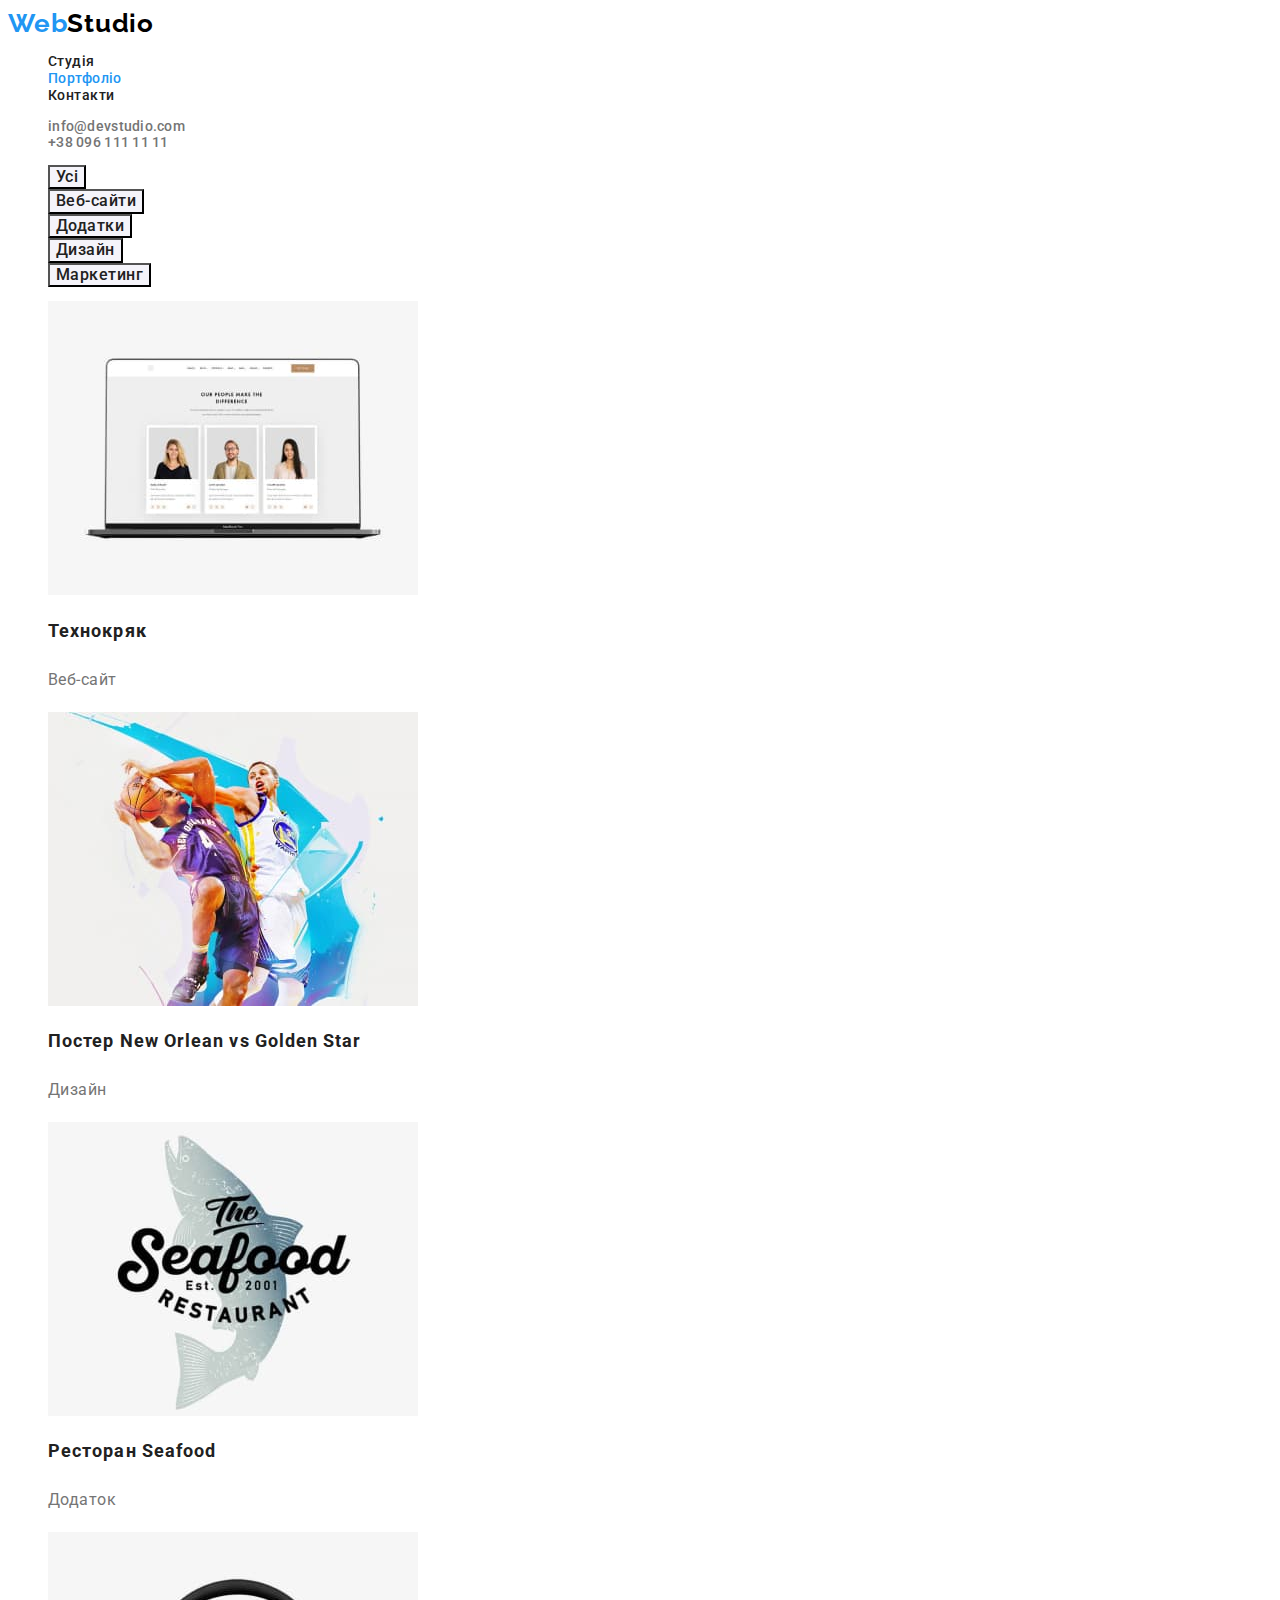
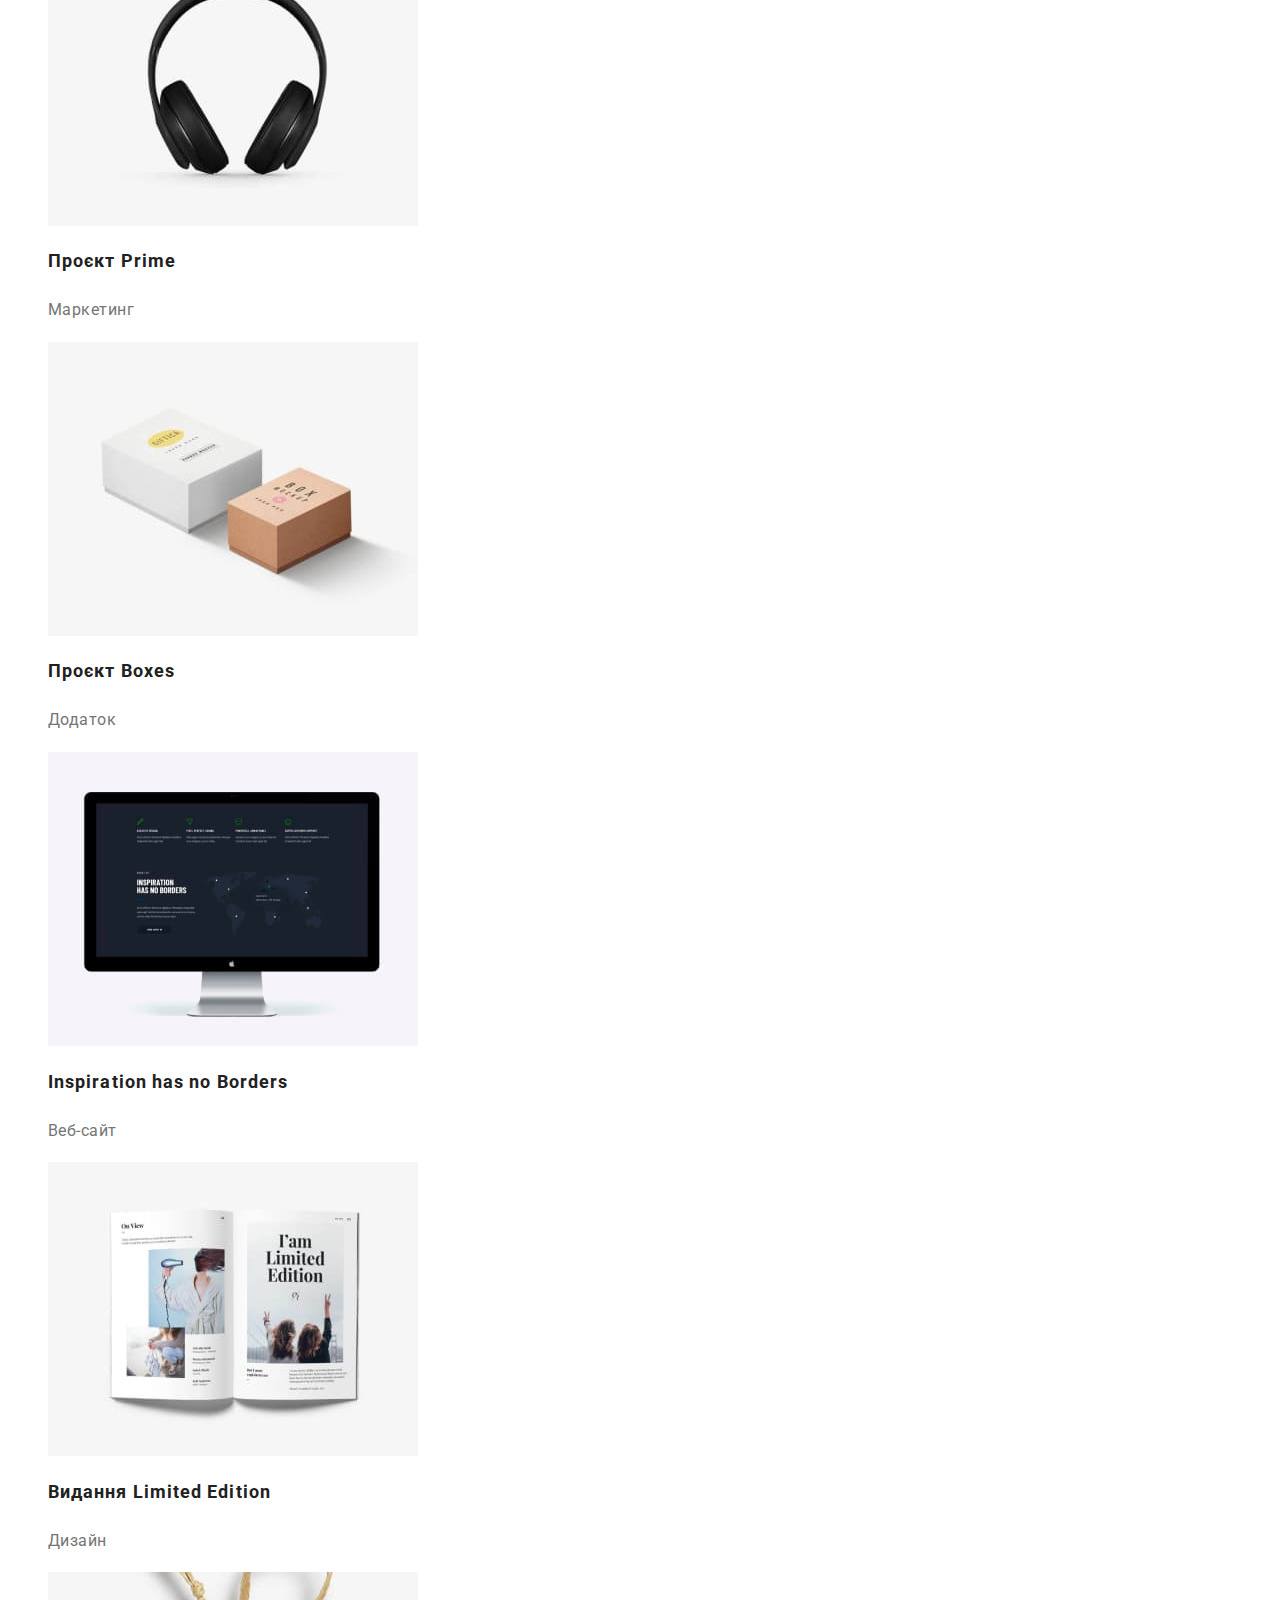
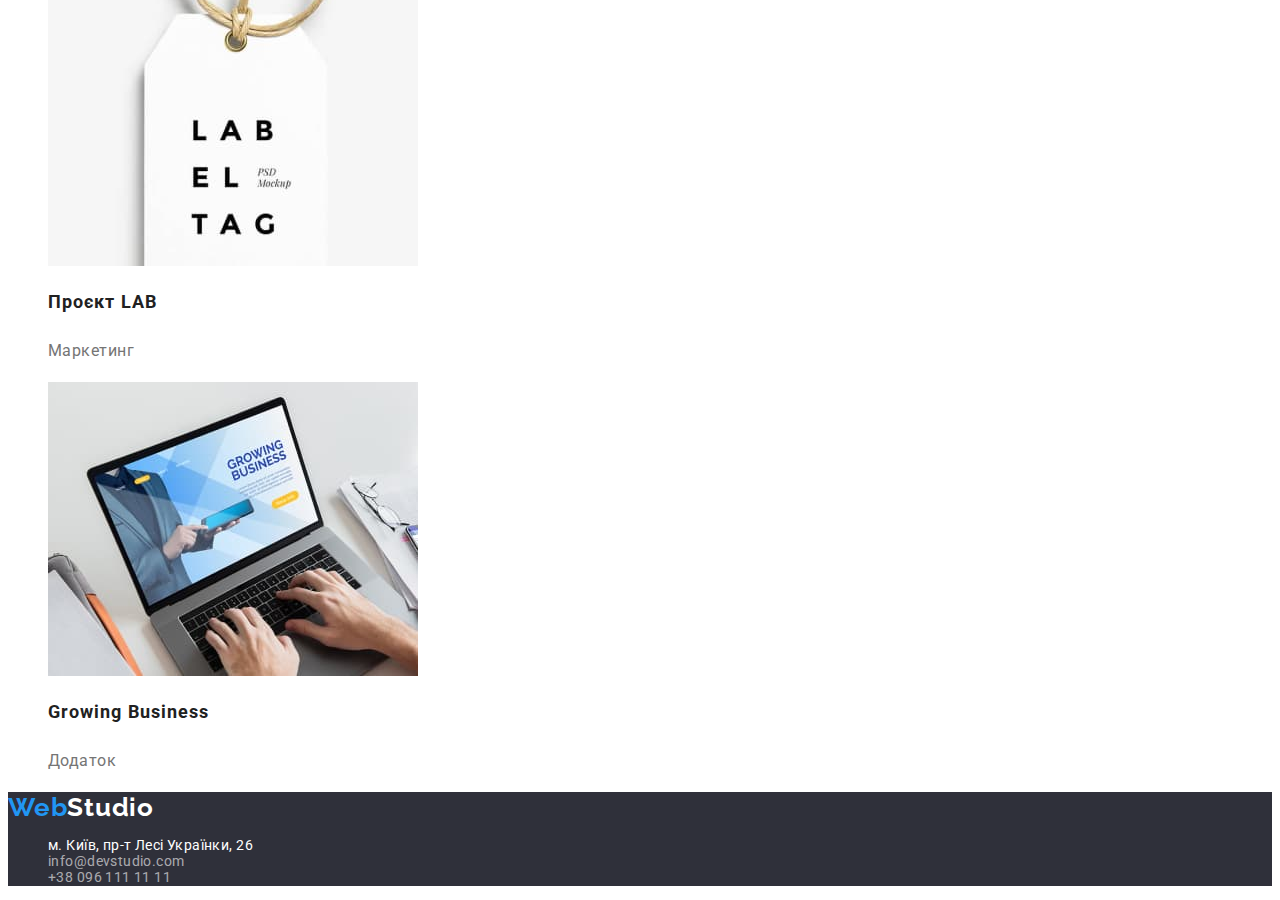
==== portfolio.html @ 9aa207b6 "Add files via upload" ====
<!DOCTYPE html>
<html lang="en">
  <head>
    <meta charset="UTF-8" />
    <meta http-equiv="X-UA-Compatible" content="IE=edge" />
    <meta name="viewport" content="width=device-width, initial-scale=1.0" />
    <title>Document</title>
    <link rel="preconnect" href="https://fonts.googleapis.com" />
    <link rel="preconnect" href="https://fonts.gstatic.com" crossorigin />
    <link
      href="https://fonts.googleapis.com/css2?family=Raleway:wght@700&family=Roboto:wght@400;500;700;900&display=swap"
      rel="stylesheet"
    />
    <link rel="stylesheet" href="./css/styles.css" />
  </head>
  <body class="body">
    <header>
      <a class="logo" href="./index.html">
        <span class="logo-web">Web</span><span class="logo-studio-primary">Studio</span></a
      >
      <nav>
        <ul class="site-nav list">
          <li><a href="./index.html" class="link">Студія</a></li>
          <li><a href="./index.html" class="link current">Портфоліо</a></li>
          <li><a href="./index.html" class="link">Контакти</a></li>
        </ul>
      </nav>
      <ul class="nav-header list">
        <li><a class="nav-header-mail" href="mailto:info@devstudio.com">info@devstudio.com</a></li>
        <li><a class="nav-header-tel" href="tel:+380961111111">+38 096 111 11 11</a></li>
      </ul>
    </header>
    <main>
      <!-- Кнопки -->
      <section>
        <h1 class="visually-hidden">buttons</h1>
        <ul class="list">
          <li><button class="button secondary" type="button">Усі</button></li>
          <li><button class="button secondary" type="button">Веб-сайти</button></li>
          <li><button class="button secondary" type="button">Додатки</button></li>
          <li><button class="button secondary" type="button">Дизайн</button></li>
          <li><button class="button secondary" type="button">Маркетинг</button></li>
        </ul>

        <ul class="list">
          <li>
            <img src="./images/tehnocrjak.jpg" alt="Технокряк" height="294" width="370" />
            <h2 class="title-portfolio">Технокряк</h2>
            <p class="list-portfolio">Веб-сайт</p>
          </li>
          <li>
            <img
              src="./images/basketball.jpg"
              alt="Постер New Orlean vs Golden Star"
              height="294"
              width="370"
            />
            <h2 class="title-portfolio">Постер New Orlean vs Golden Star</h2>
            <p class="list-portfolio">Дизайн</p>
          </li>
          <li>
            <img src="./images/seafood.jpg" alt="Ресторан Seafood" height="294" width="370" />
            <h2 class="title-portfolio">Ресторан Seafood</h2>
            <p class="list-portfolio">Додаток</p>
          </li>
          <li>
            <img src="./images/headphone.jpg" alt="Проєкт Prime" height="294" width="370" />
            <h2 class="title-portfolio">Проєкт Prime</h2>
            <p class="list-portfolio">Маркетинг</p>
          </li>
          <li>
            <img src="./images/giftbox.jpg" alt="Проєкт Boxes" height="294" width="370" />
            <h2 class="title-portfolio">Проєкт Boxes</h2>
            <p class="list-portfolio">Додаток</p>
          </li>
          <li>
            <img
              src="./images/monitor.jpg"
              alt="Inspiration has no Borders"
              height="294"
              width="370"
            />
            <h2 class="title-portfolio">Inspiration has no Borders</h2>
            <p class="list-portfolio">Веб-сайт</p>
          </li>
          <li>
            <img
              src="./images/book-lt.jpg"
              alt="Видання Limited Edition"
              height="294"
              width="370"
            />
            <h2 class="title-portfolio">Видання Limited Edition</h2>
            <p class="list-portfolio">Дизайн</p>
          </li>
          <li>
            <img src="./images/label.jpg" alt="Проєкт LAB" height="294" width="370" />
            <h2 class="title-portfolio">Проєкт LAB</h2>
            <p class="list-portfolio">Маркетинг</p>
          </li>
          <li>
            <img src="./images/notebook.jpg" alt="Growing Business" height="294" width="370" />
            <h2 class="title-portfolio">Growing Business</h2>
            <p class="list-portfolio">Додаток</p>
          </li>
        </ul>
      </section>
    </main>
    <footer class="footer">
      <a class="logo" href="./index.html">
        <span class="logo-web">Web</span><span class="logo-studio-secondary">Studio</span></a
      >
      <address>
        <ul class="nav-footer list">
          <li>
            <a
              class="map"
              href="https://goo.gl/maps/Zx8SPHFcifDJcJmk7"
              target="_blank"
              rel="noopener noreferrer"
              >м. Київ, пр-т Лесі Українки, 26</a
            >
          </li>
          <li>
            <a class="nav-footer-mail" href="mailto:info@devstudio.com">info@devstudio.com</a>
          </li>
          <li><a class="nav-footer-tel" href="tel:++380961111111">+38 096 111 11 11</a></li>
        </ul>
      </address>
    </footer>
  </body>
</html>
---- css/styles.css ----
/* колір основного тексту #212121; */
/* колір другорядного тексту #757575 */
/* колір фону-#F5F5F5 */
/* другорядний колір фону-#F5F4FA; */
/* білий #FFFFFF */
/* акцент #2196F3 */

:root {
  --primary-text-color: #212121;
  --logo-web-color: #000000;
  --accent-color: #2196f3;
  --text-color: #757575;
  --primary-bg-color: #ffffff;
  --footer-bg-color: #2f303a;
  --button-bg-color: #f5f4fa;
}

body {
  background-color: var(--primary-bg-color);
  color: var(--primary-text-color);
  font-family: roboto, sans-serif;
  letter-spacing: 0.03em;
  font-size: 14px;
}

.list {
  list-style: none;
}

.visually-hidden {
  position: absolute;
  width: 1px;
  height: 1px;
  margin: -1px;
  border: 0;
  padding: 0;

  white-space: nowrap;
  clip-path: inset(100%);
  clip: rect(0 0 0 0);
  overflow: hidden;
}
/* Logo */

.text {
  color: var(--text-color);
  line-height: 1.17;
}

.logo {
  font-family: raleway;
  font-weight: 700;
  font-size: 26px;
  line-height: 1.19;
  letter-spacing: 0.03em;
  text-decoration: none;
}

.logo-web {
  color: var(--accent-color);
  font-family: raleway, sans-serif font-size 26px;
  line-height: 1.19;
}

.logo-studio-primary {
  color: var(--logo-web-color);
}

.logo-studio-secondary {
  color: var(--primary-bg-color);
}
/* Site-nav */

.site-nav .link {
  color: var(--primary-text-color);
  font-weight: 500;
  font-size: 14px;
  line-height: 1.14;
  text-decoration: none;
}

.site-nav :hover,
.site-nav :focus,
.site-nav .link.current {
  color: var(--accent-color);
}

/* Hero */
.hero {
  text-align: center;
  background-color: var(--footer-bg-color);
}

.hero-title {
  color: var(--primary-bg-color);
  font-size: 44px;
  line-height: 1.36;
  letter-spacing: 0.06em;
  text-transform: uppercase;
}

/* Sections */

.section-title {
  color: var(--primary-text-color);
  font-weight: 700;
  font-size: 36px;
  line-height: 1.17;
  text-align: center;
}

.team {
  background-color: #f5f4fa;
}

.team-title {
  color: var(--primary-text-color);
  font-weight: 700;
  font-size: 36px;
  line-height: 1.17;
  text-align: center;
  letter-spacing: 0.03em;
}

.team-name {
  color: var(--primary-text-color);
  font-weight: 500;
  font-size: 16px;
  line-height: 1.19;
  letter-spacing: 0.03em;
}

.team-text {
  color: var(--text-color);
  font-weight: 400;
  font-size: 16px;
  line-height: 1.19;
  letter-spacing: 0.03em;
}
/* Contacts */

.map {
  color: var(--primary-bg-color);
  font-style: normal;
  font-weight: 400;
  font-size: 14px;
  line-height: 1.17;
  letter-spacing: 0.03em;
  text-decoration: none;
}

.map:hover,
.map:focus {
  color: var (--accent-color);
}

.nav-header-mail {
  font-weight: 500;
  font-size: 14px;
  line-height: 1.14px;
  letter-spacing: 0.02em;
  color: var(--text-color);
  text-decoration: none;
}

.nav-header-mail:hover,
.nav-header-mail:focus {
  color: var(--accent-color);
}

.nav-header-tel {
  font-weight: 500;
  font-size: 14px;
  line-height: 1.14;
  letter-spacing: 0.02em;
  color: var(--text-color);
  text-decoration: none;
}

.nav-header-tel:hover,
.nav-header-tel:focus {
  color: var(--accent-color);
}

/* Features */

.feature-list .title {
  color: var(--primary-text-color);
}

.title {
  font-style: normal;
  font-weight: 700;
  font-size: 14px;
  line-height: 1.14;
}

/* Button */

.button {
  color: var(--primary-text-color);
  background-color: var(--button-bg-color);
  font-family: inherit;
  font-weight: 700;
  font-size: 16px;
  line-height: 1.88;
  letter-spacing: 0.03em;
  text-decoration: none;
  cursor: pointer;
}

.button.active {
  background-color: var(--accent-color);
  color: var(--primary-bg-color);
}

.button.active:hover,
.button.active:focus {
  background-color: #188ce8;
}

.button.secondary {
  font-weight: 500;
  font-size: 16px;
  line-height: 1.16;
  text-align: center;
  letter-spacing: 0.03em;
}

.button.secondary:hover,
.button.secondary:focus {
  color: var(--primary-bg-color);
  background-color: var(--accent-color);
}

/* Footer */

.footer {
  background-color: var(--footer-bg-color);
}

.nav-footer-mail {
  font-style: normal;
  font-weight: 400;
  font-size: 14px;
  line-height: 1.17;
  letter-spacing: 0.03em;
  color: rgba(255, 255, 255, 0.6);
  text-decoration: none;
}

.nav-footer-mail:hover,
.nav-footer-mail:focus {
  color: var(--accent-color);
}

.nav-footer-tel {
  font-style: normal;
  font-weight: 400;
  font-size: 14px;
  line-height: 1.17;
  letter-spacing: 0.03em;
  color: rgba(255, 255, 255, 0.6);
  text-decoration: none;
}

.nav-footer-tel:hover,
.nav-footer-tel:focus {
  color: var(--accent-color);
}

.title-portfolio {
  color: var(--primary-text-color);
  font-weight: 700;
  font-size: 18px;
  line-height: 2;
  letter-spacing: 0.06em;
}

.list-portfolio {
  color: var(--text-color);
  font-weight: 400;
  font-size: 16px;
  line-height: 1.88;
  letter-spacing: 0.03em;
}
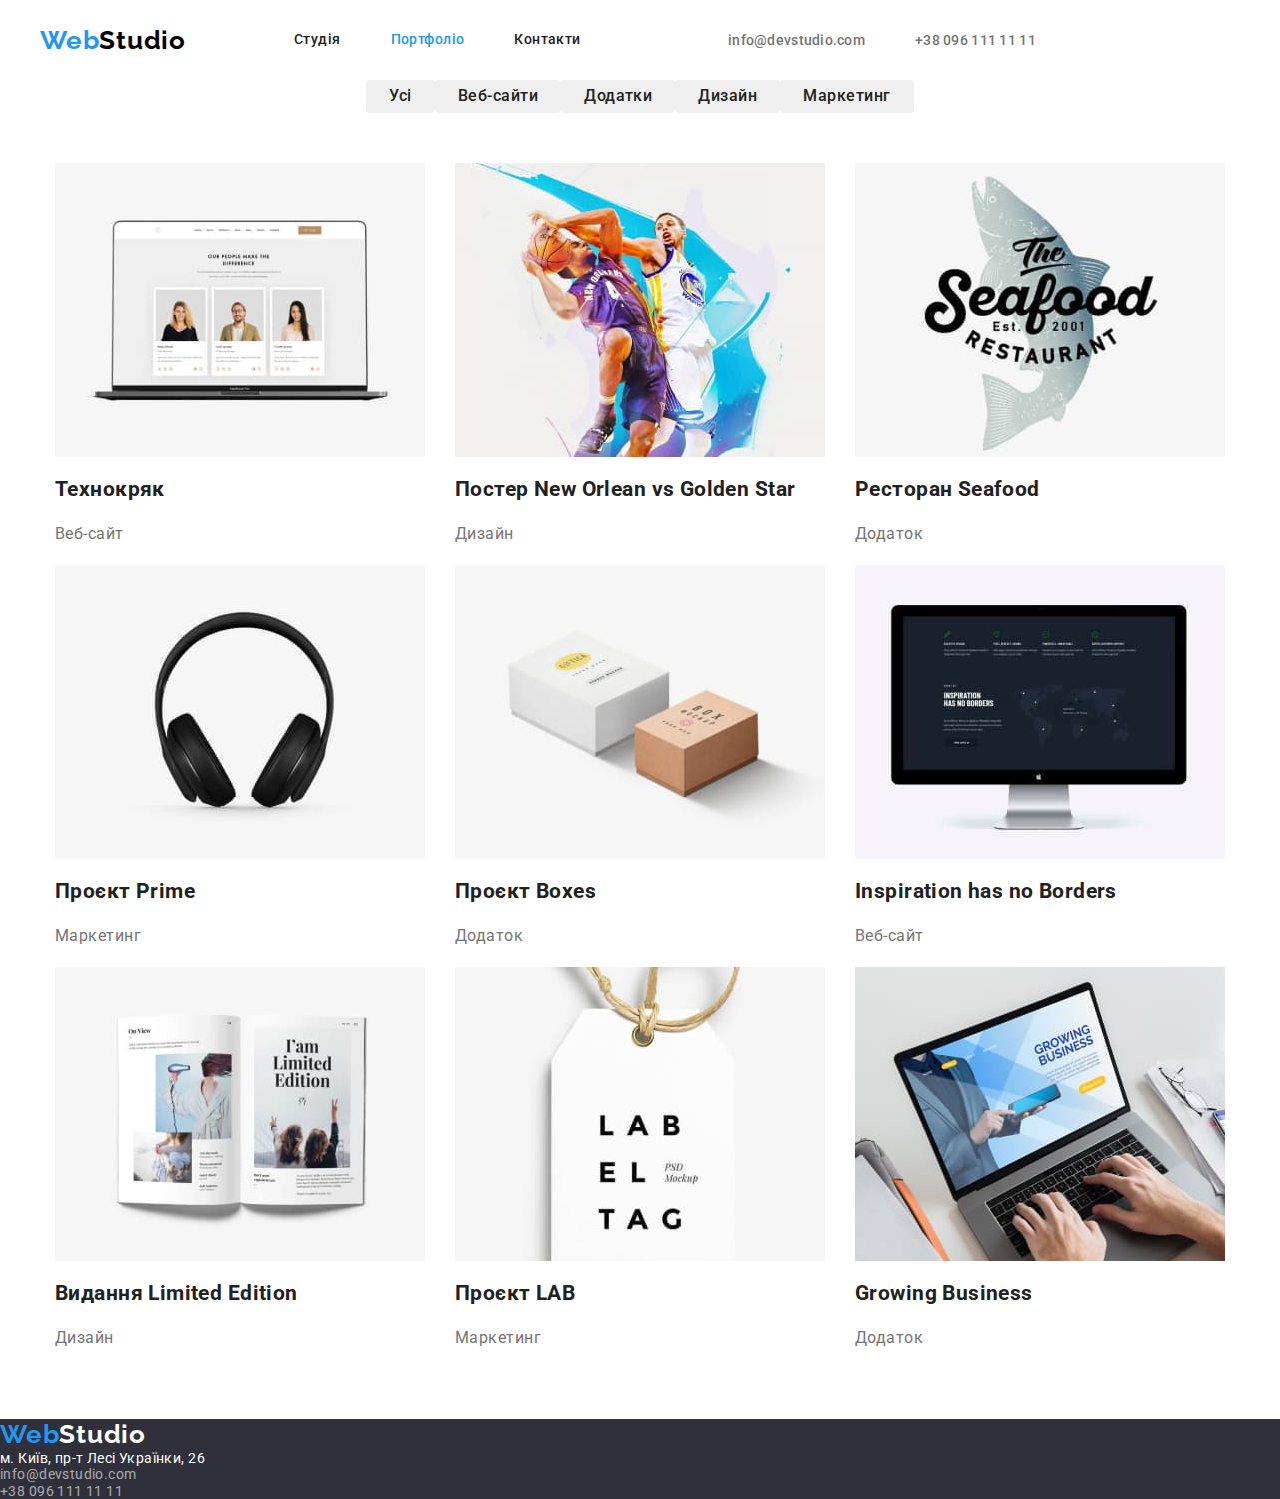
==== commit 296586c0: "Домашня робота №3" ====
--- a/portfolio.html
+++ b/portfolio.html
@@ -11,104 +11,172 @@
       href="https://fonts.googleapis.com/css2?family=Raleway:wght@700&family=Roboto:wght@400;500;700;900&display=swap"
       rel="stylesheet"
     />
+    <link
+      rel="stylesheet"
+      href="https://cdnjs.cloudflare.com/ajax/libs/modern-normalize/1.1.0/modern-normalize.min.css"
+    />
     <link rel="stylesheet" href="./css/styles.css" />
   </head>
   <body class="body">
     <header>
-      <a class="logo" href="./index.html">
-        <span class="logo-web">Web</span><span class="logo-studio-primary">Studio</span></a
-      >
-      <nav>
-        <ul class="site-nav list">
-          <li><a href="./index.html" class="link">Студія</a></li>
-          <li><a href="./index.html" class="link current">Портфоліо</a></li>
-          <li><a href="./index.html" class="link">Контакти</a></li>
-        </ul>
-      </nav>
-      <ul class="nav-header list">
-        <li><a class="nav-header-mail" href="mailto:info@devstudio.com">info@devstudio.com</a></li>
-        <li><a class="nav-header-tel" href="tel:+380961111111">+38 096 111 11 11</a></li>
-      </ul>
+      <div class="nav-main">
+        <a class="logo" href="./index.html">
+          <span class="logo-web">Web</span
+          ><span class="logo-studio-primary">Studio</span></a
+        >
+        <nav class="container main-nav">
+          <ul class="site-nav list">
+            <li class="item">
+              <a href="./index.html" class="link">Студія</a>
+            </li>
+            <li class="item">
+              <a href="./portfolio.html" class="link current">Портфоліо</a>
+            </li>
+            <li class="item">
+              <a href="./index.html" class="link">Контакти</a>
+            </li>
+          </ul>
+        </nav>
+        <div class="container">
+          <ul class="nav-header list">
+            <li class="item">
+              <a class="nav-header-mail" href="mailto:info@devstudio.com"
+                >info@devstudio.com</a
+              >
+            </li>
+            <li class="item">
+              <a class="nav-header-tel" href="tel:+380961111111"
+                >+38 096 111 11 11</a
+              >
+            </li>
+          </ul>
+        </div>
+      </div>
     </header>
     <main>
       <!-- Кнопки -->
       <section>
-        <h1 class="visually-hidden">buttons</h1>
-        <ul class="list">
-          <li><button class="button secondary" type="button">Усі</button></li>
-          <li><button class="button secondary" type="button">Веб-сайти</button></li>
-          <li><button class="button secondary" type="button">Додатки</button></li>
-          <li><button class="button secondary" type="button">Дизайн</button></li>
-          <li><button class="button secondary" type="button">Маркетинг</button></li>
-        </ul>
+        <div class="container">
+          <h1 class="visually-hidden">buttons</h1>
+          <ul class="list button">
+            <li><button class="button secondary" type="button">Усі</button></li>
+            <li>
+              <button class="button secondary" type="button">Веб-сайти</button>
+            </li>
+            <li>
+              <button class="button secondary" type="button">Додатки</button>
+            </li>
+            <li>
+              <button class="button secondary" type="button">Дизайн</button>
+            </li>
+            <li>
+              <button class="button secondary" type="button">Маркетинг</button>
+            </li>
+          </ul>
 
-        <ul class="list">
-          <li>
-            <img src="./images/tehnocrjak.jpg" alt="Технокряк" height="294" width="370" />
-            <h2 class="title-portfolio">Технокряк</h2>
-            <p class="list-portfolio">Веб-сайт</p>
-          </li>
-          <li>
-            <img
-              src="./images/basketball.jpg"
-              alt="Постер New Orlean vs Golden Star"
-              height="294"
-              width="370"
-            />
-            <h2 class="title-portfolio">Постер New Orlean vs Golden Star</h2>
-            <p class="list-portfolio">Дизайн</p>
-          </li>
-          <li>
-            <img src="./images/seafood.jpg" alt="Ресторан Seafood" height="294" width="370" />
-            <h2 class="title-portfolio">Ресторан Seafood</h2>
-            <p class="list-portfolio">Додаток</p>
-          </li>
-          <li>
-            <img src="./images/headphone.jpg" alt="Проєкт Prime" height="294" width="370" />
-            <h2 class="title-portfolio">Проєкт Prime</h2>
-            <p class="list-portfolio">Маркетинг</p>
-          </li>
-          <li>
-            <img src="./images/giftbox.jpg" alt="Проєкт Boxes" height="294" width="370" />
-            <h2 class="title-portfolio">Проєкт Boxes</h2>
-            <p class="list-portfolio">Додаток</p>
-          </li>
-          <li>
-            <img
-              src="./images/monitor.jpg"
-              alt="Inspiration has no Borders"
-              height="294"
-              width="370"
-            />
-            <h2 class="title-portfolio">Inspiration has no Borders</h2>
-            <p class="list-portfolio">Веб-сайт</p>
-          </li>
-          <li>
-            <img
-              src="./images/book-lt.jpg"
-              alt="Видання Limited Edition"
-              height="294"
-              width="370"
-            />
-            <h2 class="title-portfolio">Видання Limited Edition</h2>
-            <p class="list-portfolio">Дизайн</p>
-          </li>
-          <li>
-            <img src="./images/label.jpg" alt="Проєкт LAB" height="294" width="370" />
-            <h2 class="title-portfolio">Проєкт LAB</h2>
-            <p class="list-portfolio">Маркетинг</p>
-          </li>
-          <li>
-            <img src="./images/notebook.jpg" alt="Growing Business" height="294" width="370" />
-            <h2 class="title-portfolio">Growing Business</h2>
-            <p class="list-portfolio">Додаток</p>
-          </li>
-        </ul>
+          <div class="portfolio-card">
+            <ul class="list">
+              <li class="portfolio-item">
+                <img
+                  src="./images/tehnocrjak.jpg"
+                  alt="Технокряк"
+                  height="294"
+                  width="370"
+                />
+                <h2 class="title-portfolio">Технокряк</h2>
+                <p class="list-portfolio">Веб-сайт</p>
+              </li>
+              <li class="portfolio-item">
+                <img
+                  src="./images/basketball.jpg"
+                  alt="Постер New Orlean vs Golden Star"
+                  height="294"
+                  width="370"
+                />
+                <h2 class="title-portfolio">
+                  Постер New Orlean vs Golden Star
+                </h2>
+                <p class="list-portfolio">Дизайн</p>
+              </li>
+              <li class="portfolio-item">
+                <img
+                  src="./images/seafood.jpg"
+                  alt="Ресторан Seafood"
+                  height="294"
+                  width="370"
+                />
+                <h2 class="title-portfolio">Ресторан Seafood</h2>
+                <p class="list-portfolio">Додаток</p>
+              </li>
+              <li class="portfolio-item">
+                <img
+                  src="./images/headphone.jpg"
+                  alt="Проєкт Prime"
+                  height="294"
+                  width="370"
+                />
+                <h2 class="title-portfolio">Проєкт Prime</h2>
+                <p class="list-portfolio">Маркетинг</p>
+              </li>
+              <li class="portfolio-item">
+                <img
+                  src="./images/giftbox.jpg"
+                  alt="Проєкт Boxes"
+                  height="294"
+                  width="370"
+                />
+                <h2 class="title-portfolio">Проєкт Boxes</h2>
+                <p class="list-portfolio">Додаток</p>
+              </li>
+              <li class="portfolio-item">
+                <img
+                  src="./images/monitor.jpg"
+                  alt="Inspiration has no Borders"
+                  height="294"
+                  width="370"
+                />
+                <h2 class="title-portfolio">Inspiration has no Borders</h2>
+                <p class="list-portfolio">Веб-сайт</p>
+              </li>
+              <li class="portfolio-item">
+                <img
+                  src="./images/book-lt.jpg"
+                  alt="Видання Limited Edition"
+                  height="294"
+                  width="370"
+                />
+                <h2 class="title-portfolio">Видання Limited Edition</h2>
+                <p class="list-portfolio">Дизайн</p>
+              </li>
+              <li class="portfolio-item">
+                <img
+                  src="./images/label.jpg"
+                  alt="Проєкт LAB"
+                  height="294"
+                  width="370"
+                />
+                <h2 class="title-portfolio">Проєкт LAB</h2>
+                <p class="list-portfolio">Маркетинг</p>
+              </li>
+              <li class="portfolio-item">
+                <img
+                  src="./images/notebook.jpg"
+                  alt="Growing Business"
+                  height="294"
+                  width="370"
+                />
+                <h2 class="title-portfolio">Growing Business</h2>
+                <p class="list-portfolio">Додаток</p>
+              </li>
+            </ul>
+          </div>
+        </div>
       </section>
     </main>
     <footer class="footer">
       <a class="logo" href="./index.html">
-        <span class="logo-web">Web</span><span class="logo-studio-secondary">Studio</span></a
+        <span class="logo-web">Web</span
+        ><span class="logo-studio-secondary">Studio</span></a
       >
       <address>
         <ul class="nav-footer list">
@@ -122,9 +190,15 @@
             >
           </li>
           <li>
-            <a class="nav-footer-mail" href="mailto:info@devstudio.com">info@devstudio.com</a>
+            <a class="nav-footer-mail" href="mailto:info@devstudio.com"
+              >info@devstudio.com</a
+            >
           </li>
-          <li><a class="nav-footer-tel" href="tel:++380961111111">+38 096 111 11 11</a></li>
+          <li>
+            <a class="nav-footer-tel" href="tel:++380961111111"
+              >+38 096 111 11 11</a
+            >
+          </li>
         </ul>
       </address>
     </footer>
--- a/css/styles.css
+++ b/css/styles.css
@@ -16,6 +16,7 @@
 }
 
 body {
+  margin: 0;
   background-color: var(--primary-bg-color);
   color: var(--primary-text-color);
   font-family: roboto, sans-serif;
@@ -23,8 +24,11 @@
   font-size: 14px;
 }
 
+/* Утиліти */
 .list {
   list-style: none;
+  padding: 0;
+  margin: 0;
 }
 
 .visually-hidden {
@@ -43,6 +47,8 @@
 /* Logo */
 
 .text {
+  margin-top: 0;
+  margin-bottom: 118px;
   color: var(--text-color);
   line-height: 1.17;
 }
@@ -71,12 +77,44 @@
 }
 /* Site-nav */
 
+.nav-main {
+  margin-left: auto;
+  margin-right: auto;
+  width: 1200px;
+  display: flex;
+  align-items: center;
+}
+
+.container {
+  margin-left: auto;
+  margin-right: auto;
+  width: 1230px;
+  padding-left: 15px;
+  padding-right: 15px;
+}
+
+.site-nav {
+  display: flex;
+  margin-left: 93px;
+}
+
+/* .site-nav .item + .item {
+  margin-right: 50px;
+} */
+
+.site-nav .item:not(:last-child) {
+  margin-right: 50px;
+} 
+
 .site-nav .link {
+  display: block;
   color: var(--primary-text-color);
   font-weight: 500;
   font-size: 14px;
   line-height: 1.14;
   text-decoration: none;
+  padding-top: 32px;
+  padding-bottom: 32px;
 }
 
 .site-nav :hover,
@@ -87,11 +125,14 @@
 
 /* Hero */
 .hero {
+  margin-bottom: 94px;
   text-align: center;
   background-color: var(--footer-bg-color);
 }
 
 .hero-title {
+  margin-top: 0;
+  margin-bottom: 30px;
   color: var(--primary-bg-color);
   font-size: 44px;
   line-height: 1.36;
@@ -101,12 +142,37 @@
 
 /* Sections */
 
+.feature-list {
+  display: flex;
+  flex-wrap: wrap;
+}
+
+.feature-list .item {
+  width: 270px;
+}
+
 .section-title {
+  margin-top: 0px;
+  margin-bottom: 50px;
   color: var(--primary-text-color);
   font-weight: 700;
   font-size: 36px;
   line-height: 1.17;
   text-align: center;
+}
+/* display: flex;
+flex-wrap: wrap;
+padding-left: 15px;
+padding-right: 15px;
+margin-left: auto;
+margin-right: auto;
+margin-top: 50px;
+margin-bottom: 50px;
+justify-content: space-between; */
+.work {
+  display: flex;
+  margin-bottom: 94px;
+  justify-content: space-between;
 }
 
 .team {
@@ -114,12 +180,19 @@
 }
 
 .team-title {
+  margin-bottom: 50px;
+  margin-top: 0;
   color: var(--primary-text-color);
   font-weight: 700;
   font-size: 36px;
   line-height: 1.17;
   text-align: center;
   letter-spacing: 0.03em;
+}
+
+.team-list {
+  display:flex;
+  justify-content: space-between;
 }
 
 .team-name {
@@ -154,6 +227,14 @@
   color: var (--accent-color);
 }
 
+.nav-header {
+  display: flex;
+}
+
+.nav-header .item:not(:last-child) {
+margin-right: 50px;
+}
+
 .nav-header-mail {
   font-weight: 500;
   font-size: 14px;
@@ -189,6 +270,8 @@
 }
 
 .title {
+  margin-top: 0;
+  margin-bottom: 10px;
   font-style: normal;
   font-weight: 700;
   font-size: 14px;
@@ -197,10 +280,16 @@
 
 /* Button */
 
+/* .nav-header .item:not(:last-child) {
+  margin-right: 50px;
+} */
+
+
 .button {
-  color: var(--primary-text-color);
-  background-color: var(--button-bg-color);
-  font-family: inherit;
+  justify-content: center;
+  display: flex;
+  border-radius: 4px;
+  color: var(--primary-text-color);
   font-weight: 700;
   font-size: 16px;
   line-height: 1.88;
@@ -209,17 +298,29 @@
   cursor: pointer;
 }
 
-.button.active {
+.button-active {
+  border: 1px solid transparent;
+  padding: 10px 32px;
+  font-weight: 700;
+  font-size: 16px;
+  line-height: 1.88;
+  letter-spacing: 0.06em;
+  border-radius: 4px;
+  min-width: 216px;
+  height: 50px;
   background-color: var(--accent-color);
   color: var(--primary-bg-color);
 }
 
-.button.active:hover,
-.button.active:focus {
+.button-active:hover,
+.button-active:focus {
   background-color: #188ce8;
 }
 
 .button.secondary {
+  padding: 6px 22px;
+  border: 1px solid transparent;
+  display: block;
   font-weight: 500;
   font-size: 16px;
   line-height: 1.16;
@@ -269,7 +370,27 @@
   color: var(--accent-color);
 }
 
-.title-portfolio {
+/* Portfolio */
+
+.portfolio-card .list{
+  display: flex;
+  flex-wrap: wrap;
+  padding-left: 15px;
+  padding-right: 15px;
+  margin-left: auto;
+  margin-right: auto;
+  margin-top: 50px;
+  margin-bottom: 50px;
+  justify-content: space-between;
+}
+
+
+/* .portfolio-item {
+  width: 370px;
+  background-color: tomato;
+} */
+
+.title-portfolio .list {
   color: var(--primary-text-color);
   font-weight: 700;
   font-size: 18px;
@@ -284,3 +405,4 @@
   line-height: 1.88;
   letter-spacing: 0.03em;
 }
+
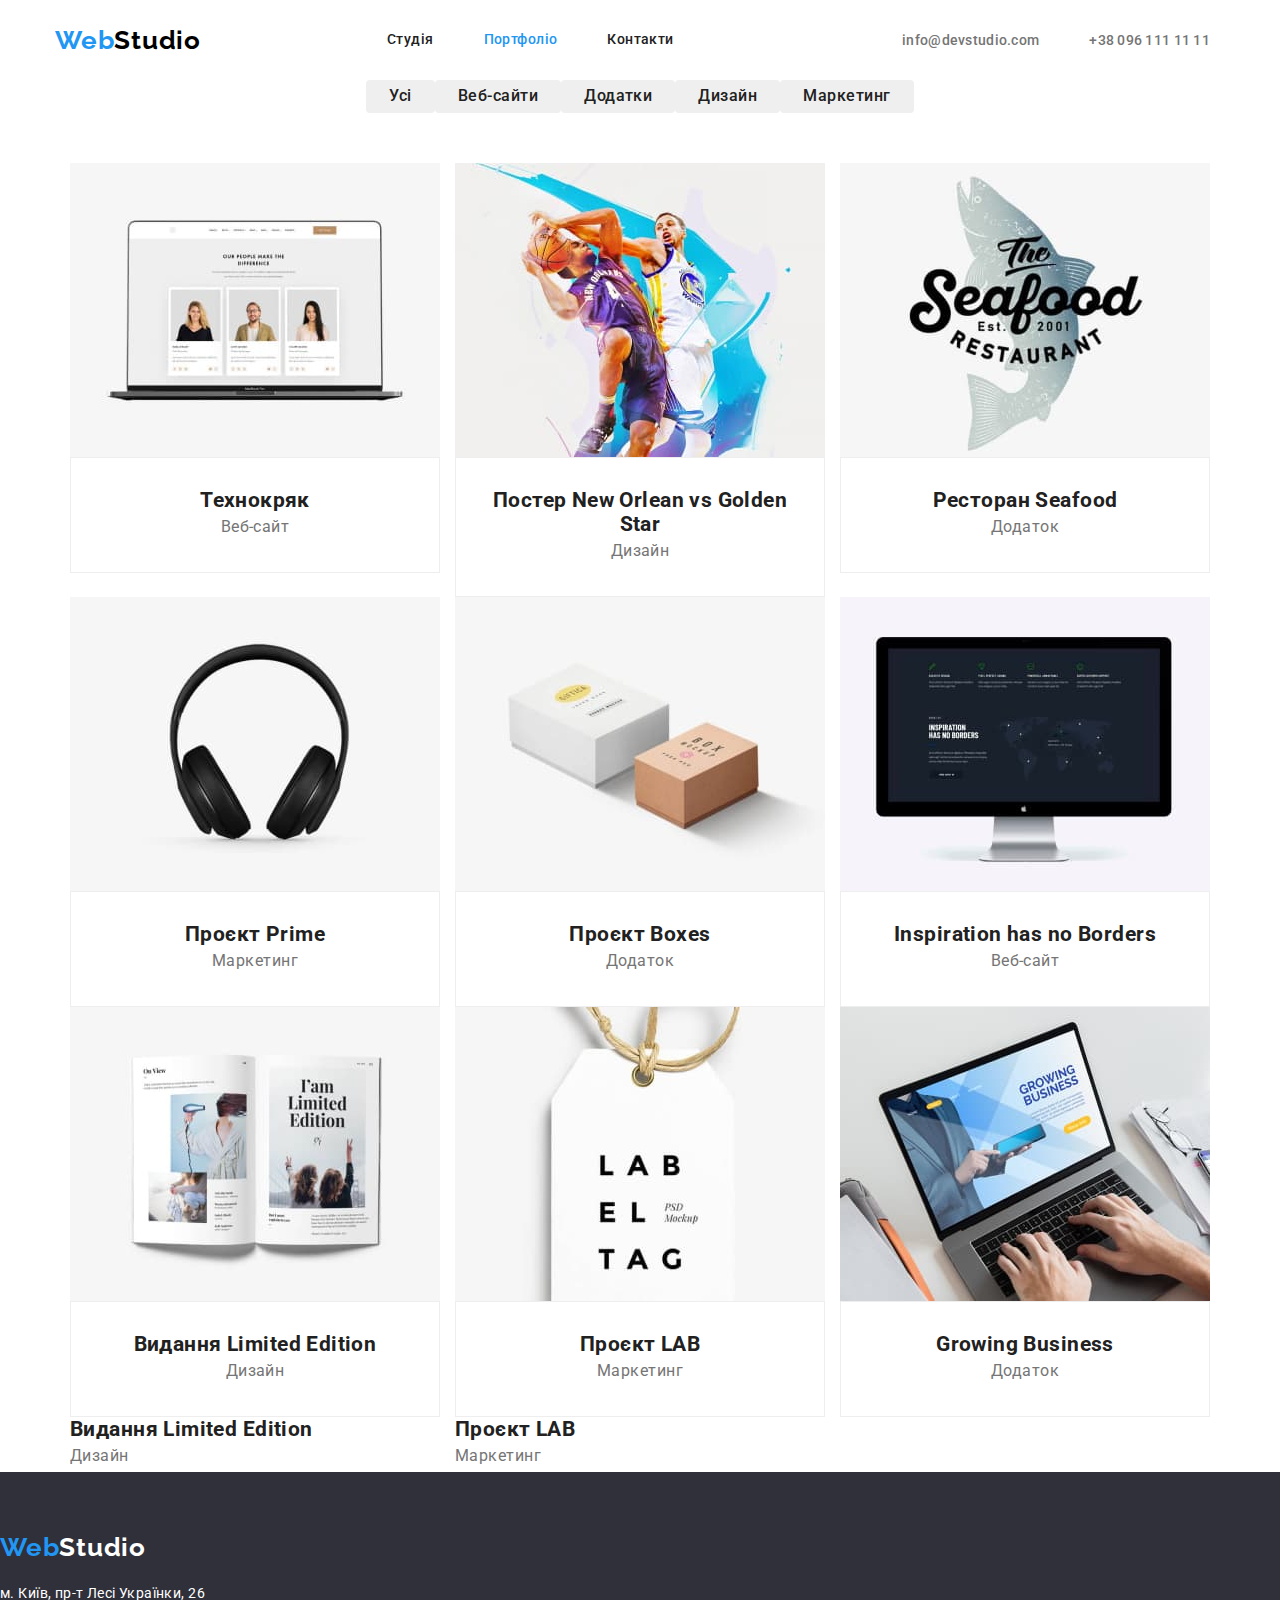
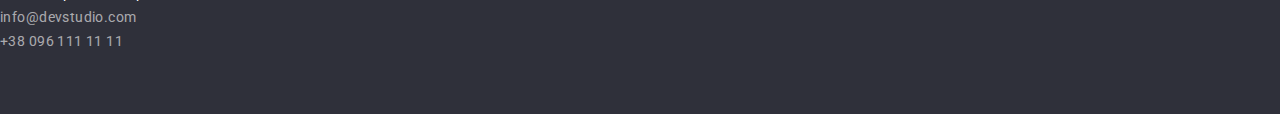
==== commit e40ea0d5: "Домашня робота №3" ====
--- a/portfolio.html
+++ b/portfolio.html
@@ -18,13 +18,13 @@
     <link rel="stylesheet" href="./css/styles.css" />
   </head>
   <body class="body">
-    <header>
-      <div class="nav-main">
+    <header class="page-header">
+      <div class="container">
         <a class="logo" href="./index.html">
           <span class="logo-web">Web</span
           ><span class="logo-studio-primary">Studio</span></a
         >
-        <nav class="container main-nav">
+        <nav class="main-nav">
           <ul class="site-nav list">
             <li class="item">
               <a href="./index.html" class="link">Студія</a>
@@ -83,8 +83,10 @@
                   height="294"
                   width="370"
                 />
-                <h2 class="title-portfolio">Технокряк</h2>
-                <p class="list-portfolio">Веб-сайт</p>
+                <div class="portfolio-div">
+                  <h2 class="title-portfolio">Технокряк</h2>
+                  <p class="list-portfolio">Веб-сайт</p>
+                </div>
               </li>
               <li class="portfolio-item">
                 <img
@@ -93,10 +95,12 @@
                   height="294"
                   width="370"
                 />
-                <h2 class="title-portfolio">
-                  Постер New Orlean vs Golden Star
-                </h2>
-                <p class="list-portfolio">Дизайн</p>
+                <div class="portfolio-div">
+                  <h2 class="title-portfolio">
+                    Постер New Orlean vs Golden Star
+                  </h2>
+                  <p class="list-portfolio">Дизайн</p>
+                </div>
               </li>
               <li class="portfolio-item">
                 <img
@@ -105,8 +109,10 @@
                   height="294"
                   width="370"
                 />
-                <h2 class="title-portfolio">Ресторан Seafood</h2>
-                <p class="list-portfolio">Додаток</p>
+                <div class="portfolio-div">
+                  <h2 class="title-portfolio">Ресторан Seafood</h2>
+                  <p class="list-portfolio">Додаток</p>
+                </div>
               </li>
               <li class="portfolio-item">
                 <img
@@ -115,8 +121,10 @@
                   height="294"
                   width="370"
                 />
-                <h2 class="title-portfolio">Проєкт Prime</h2>
-                <p class="list-portfolio">Маркетинг</p>
+                <div class="portfolio-div">
+                  <h2 class="title-portfolio">Проєкт Prime</h2>
+                  <p class="list-portfolio">Маркетинг</p>
+                </div>
               </li>
               <li class="portfolio-item">
                 <img
@@ -125,8 +133,10 @@
                   height="294"
                   width="370"
                 />
-                <h2 class="title-portfolio">Проєкт Boxes</h2>
-                <p class="list-portfolio">Додаток</p>
+                <div class="portfolio-div">
+                  <h2 class="title-portfolio">Проєкт Boxes</h2>
+                  <p class="list-portfolio">Додаток</p>
+                </div>
               </li>
               <li class="portfolio-item">
                 <img
@@ -135,8 +145,10 @@
                   height="294"
                   width="370"
                 />
-                <h2 class="title-portfolio">Inspiration has no Borders</h2>
-                <p class="list-portfolio">Веб-сайт</p>
+                <div class="portfolio-div">
+                  <h2 class="title-portfolio">Inspiration has no Borders</h2>
+                  <p class="list-portfolio">Веб-сайт</p>
+                </div>
               </li>
               <li class="portfolio-item">
                 <img
@@ -145,6 +157,10 @@
                   height="294"
                   width="370"
                 />
+                <div class="portfolio-div">
+                  <h2 class="title-portfolio">Видання Limited Edition</h2>
+                  <p class="list-portfolio">Дизайн</p>
+                </div>
                 <h2 class="title-portfolio">Видання Limited Edition</h2>
                 <p class="list-portfolio">Дизайн</p>
               </li>
@@ -155,6 +171,10 @@
                   height="294"
                   width="370"
                 />
+                <div class="portfolio-div">
+                  <h2 class="title-portfolio">Проєкт LAB</h2>
+                  <p class="list-portfolio">Маркетинг</p>
+                </div>
                 <h2 class="title-portfolio">Проєкт LAB</h2>
                 <p class="list-portfolio">Маркетинг</p>
               </li>
@@ -165,8 +185,10 @@
                   height="294"
                   width="370"
                 />
-                <h2 class="title-portfolio">Growing Business</h2>
-                <p class="list-portfolio">Додаток</p>
+                <div class="portfolio-div">
+                  <h2 class="title-portfolio">Growing Business</h2>
+                  <p class="list-portfolio">Додаток</p>
+                </div>
               </li>
             </ul>
           </div>
@@ -174,33 +196,35 @@
       </section>
     </main>
     <footer class="footer">
-      <a class="logo" href="./index.html">
-        <span class="logo-web">Web</span
-        ><span class="logo-studio-secondary">Studio</span></a
-      >
-      <address>
-        <ul class="nav-footer list">
-          <li>
-            <a
-              class="map"
-              href="https://goo.gl/maps/Zx8SPHFcifDJcJmk7"
-              target="_blank"
-              rel="noopener noreferrer"
-              >м. Київ, пр-т Лесі Українки, 26</a
-            >
-          </li>
-          <li>
-            <a class="nav-footer-mail" href="mailto:info@devstudio.com"
-              >info@devstudio.com</a
-            >
-          </li>
-          <li>
-            <a class="nav-footer-tel" href="tel:++380961111111"
-              >+38 096 111 11 11</a
-            >
-          </li>
-        </ul>
-      </address>
+      <div class="conteiner">
+        <a class="logo" href="./index.html">
+          <span class="logo-web">Web</span
+          ><span class="logo-studio-secondary">Studio</span></a
+        >
+        <address class="address-footer">
+          <ul class="auth-nav list">
+            <li>
+              <a
+                class="map"
+                href="https://goo.gl/maps/Zx8SPHFcifDJcJmk7"
+                target="_blank"
+                rel="noopener noreferrer"
+                >м. Київ, пр-т Лесі Українки, 26</a
+              >
+            </li>
+            <li>
+              <a class="nav-footer-mail" href="mailto:info@devstudio.com"
+                >info@devstudio.com</a
+              >
+            </li>
+            <li>
+              <a class="nav-footer-tel" href="tel:+380961111111"
+                >+38 096 111 11 11</a
+              >
+            </li>
+          </ul>
+        </address>
+      </div>
     </footer>
   </body>
 </html>
--- a/css/styles.css
+++ b/css/styles.css
@@ -24,10 +24,35 @@
   font-size: 14px;
 }
 
+h1,
+h2,
+h3,
+h4,
+h5,
+h6,
+p {
+  margin: 0;
+
+}
+
+img {
+  display: block;
+  max-width: 100%;
+  height: auto;
+}
+
+.section {
+ margin-top: 0;
+  padding: 94px 0;
+}
+
+
+
+
 /* Утиліти */
 .list {
   list-style: none;
-  padding: 0;
+  padding-left: 0;
   margin: 0;
 }
 
@@ -48,9 +73,9 @@
 
 .text {
   margin-top: 0;
-  margin-bottom: 118px;
+  margin-bottom: 0;
   color: var(--text-color);
-  line-height: 1.17;
+  line-height: 1.71;
 }
 
 .logo {
@@ -76,11 +101,21 @@
   color: var(--primary-bg-color);
 }
 /* Site-nav */
+
+.main-nav {
+  padding-left: 93px;
+}
 
 .nav-main {
   margin-left: auto;
   margin-right: auto;
+  padding: 0 15px;
   width: 1200px;
+  display: flex;
+  align-items: center;
+}
+
+.page-header .container {
   display: flex;
   align-items: center;
 }
@@ -88,7 +123,7 @@
 .container {
   margin-left: auto;
   margin-right: auto;
-  width: 1230px;
+  width: 1200px;
   padding-left: 15px;
   padding-right: 15px;
 }
@@ -125,19 +160,21 @@
 
 /* Hero */
 .hero {
-  margin-bottom: 94px;
   text-align: center;
   background-color: var(--footer-bg-color);
+  padding: 200px 0;
 }
 
 .hero-title {
-  margin-top: 0;
+  width: 696px;
+  margin: 0 auto;
   margin-bottom: 30px;
   color: var(--primary-bg-color);
   font-size: 44px;
   line-height: 1.36;
   letter-spacing: 0.06em;
   text-transform: uppercase;
+  font-weight: 900;
 }
 
 /* Sections */
@@ -145,6 +182,7 @@
 .feature-list {
   display: flex;
   flex-wrap: wrap;
+  gap: 30px;
 }
 
 .feature-list .item {
@@ -171,12 +209,12 @@
 justify-content: space-between; */
 .work {
   display: flex;
-  margin-bottom: 94px;
-  justify-content: space-between;
+  gap: 30px;
 }
 
 .team {
   background-color: #f5f4fa;
+  padding: 94px 0;
 }
 
 .team-title {
@@ -192,7 +230,7 @@
 
 .team-list {
   display:flex;
-  justify-content: space-between;
+  gap: 30px;
 }
 
 .team-name {
@@ -210,15 +248,22 @@
   line-height: 1.19;
   letter-spacing: 0.03em;
 }
+
+.team-li {
+  background: #FFFFFF;
+  box-shadow: 0px 1px 3px rgba(0, 0, 0, 0.12), 0px 1px 1px rgba(0, 0, 0, 0.14), 0px 2px 1px rgba(0, 0, 0, 0.2);
+  border-radius: 0px 0px 4px 4px;
+}
+
+.team-div {
+  padding: 30px 30px;
+  text-align: center;
+}
 /* Contacts */
 
 .map {
   color: var(--primary-bg-color);
-  font-style: normal;
-  font-weight: 400;
-  font-size: 14px;
-  line-height: 1.17;
-  letter-spacing: 0.03em;
+  line-height: 1.71;
   text-decoration: none;
 }
 
@@ -229,6 +274,7 @@
 
 .nav-header {
   display: flex;
+  margin-left: auto;
 }
 
 .nav-header .item:not(:last-child) {
@@ -297,17 +343,17 @@
   text-decoration: none;
   cursor: pointer;
 }
-
+ 
 .button-active {
-  border: 1px solid transparent;
-  padding: 10px 32px;
+  border: none;
+  padding:10px 32px;
   font-weight: 700;
   font-size: 16px;
   line-height: 1.88;
   letter-spacing: 0.06em;
   border-radius: 4px;
   min-width: 216px;
-  height: 50px;
+  cursor: pointer;
   background-color: var(--accent-color);
   color: var(--primary-bg-color);
 }
@@ -338,14 +384,11 @@
 
 .footer {
   background-color: var(--footer-bg-color);
+  padding: 60px 0;
 }
 
 .nav-footer-mail {
-  font-style: normal;
-  font-weight: 400;
-  font-size: 14px;
-  line-height: 1.17;
-  letter-spacing: 0.03em;
+  line-height: 1.71;
   color: rgba(255, 255, 255, 0.6);
   text-decoration: none;
 }
@@ -356,11 +399,7 @@
 }
 
 .nav-footer-tel {
-  font-style: normal;
-  font-weight: 400;
-  font-size: 14px;
-  line-height: 1.17;
-  letter-spacing: 0.03em;
+  line-height: 1.71;
   color: rgba(255, 255, 255, 0.6);
   text-decoration: none;
 }
@@ -370,18 +409,21 @@
   color: var(--accent-color);
 }
 
+.address-footer {
+  margin-top: 20px;
+  font-style: normal;
+}
 /* Portfolio */
 
 .portfolio-card .list{
   display: flex;
   flex-wrap: wrap;
+  justify-content: space-between;
   padding-left: 15px;
   padding-right: 15px;
   margin-left: auto;
   margin-right: auto;
   margin-top: 50px;
-  margin-bottom: 50px;
-  justify-content: space-between;
 }
 
 
@@ -406,3 +448,13 @@
   letter-spacing: 0.03em;
 }
 
+.portfolio-div {
+  padding: 30px 30px;
+  text-align: center;
+  box-sizing: border-box;
+  width: 370px;
+  left: 215px;
+  top: 1130px;
+  background: #FFFFFF;
+  border: 1px solid #EEEEEE;
+}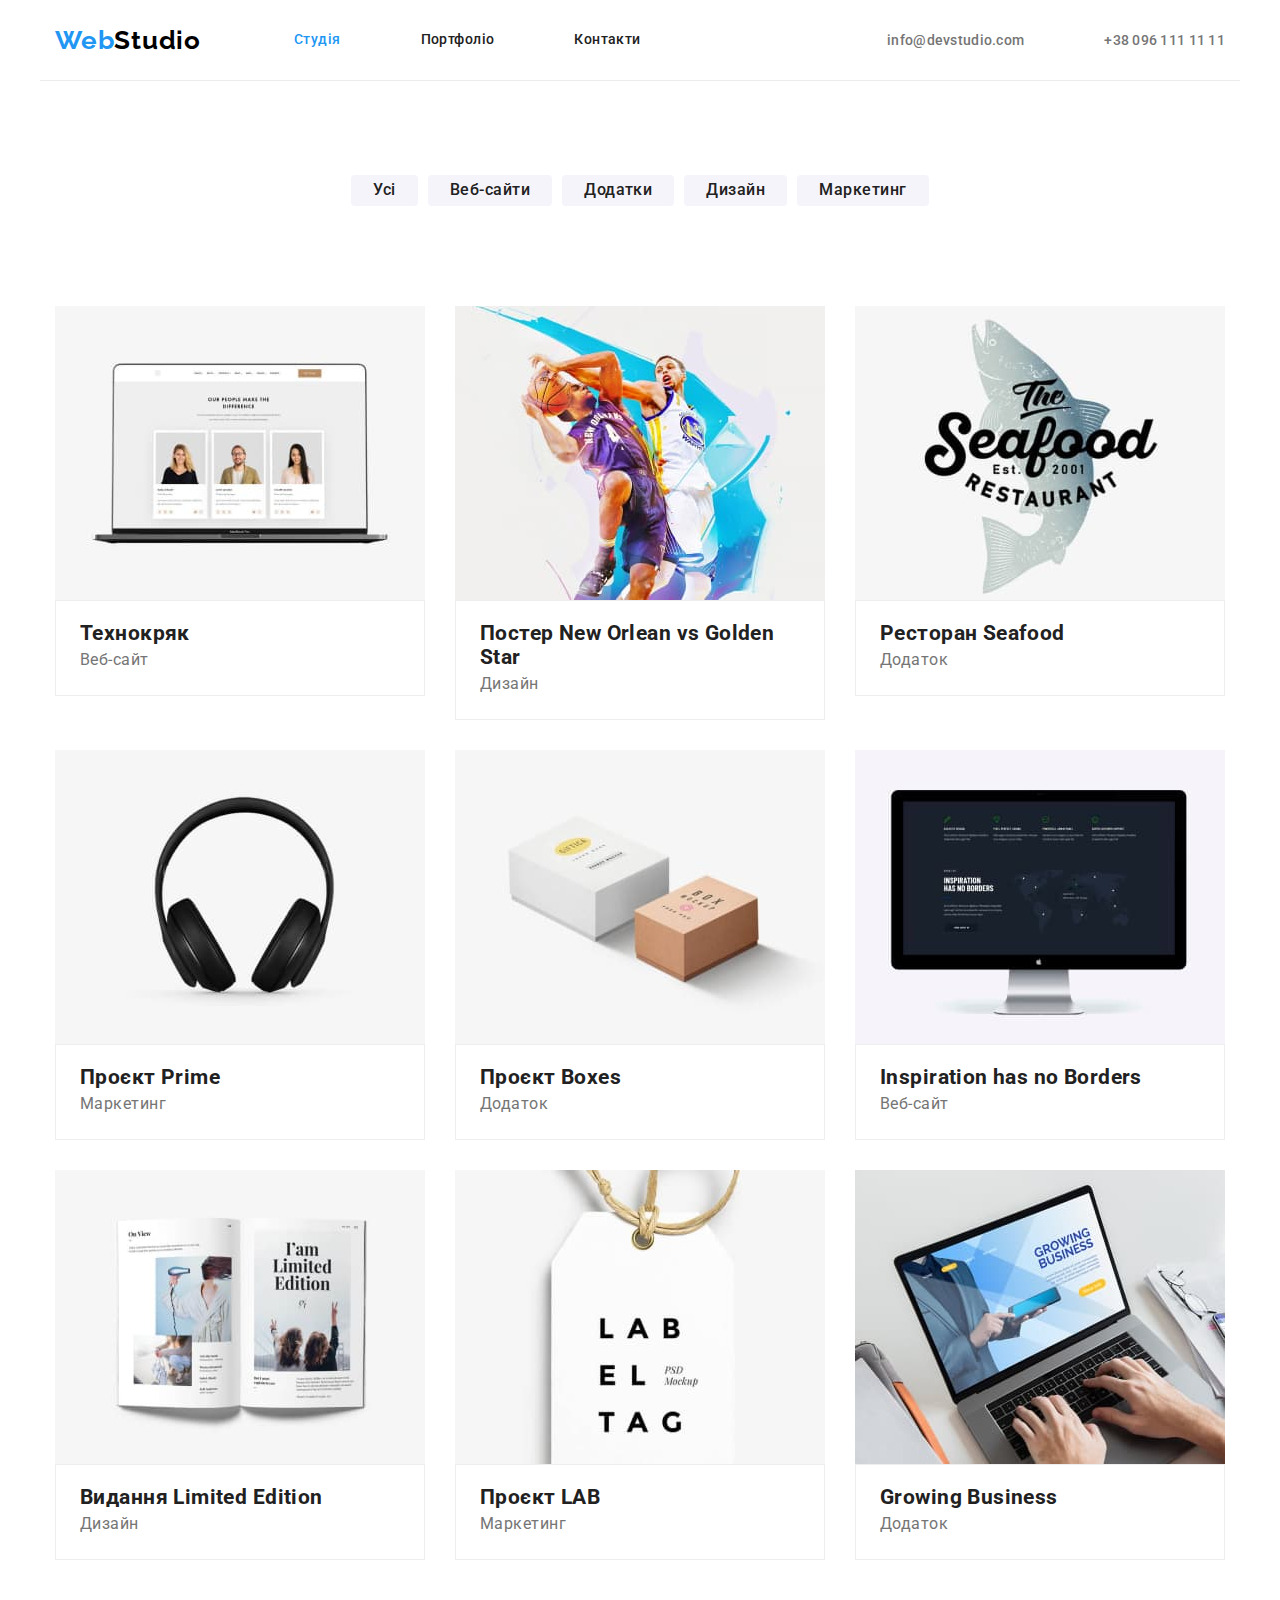
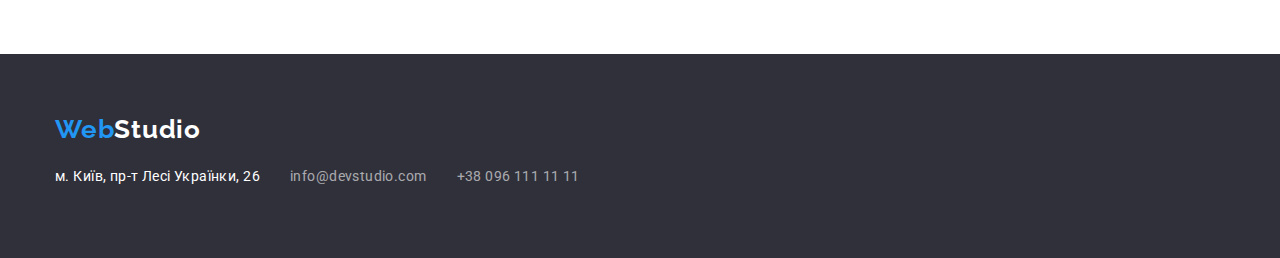
==== commit f8305768: "Домашня робота №3" ====
--- a/portfolio.html
+++ b/portfolio.html
@@ -17,7 +17,7 @@
     />
     <link rel="stylesheet" href="./css/styles.css" />
   </head>
-  <body class="body">
+  <body>
     <header class="page-header">
       <div class="container">
         <a class="logo" href="./index.html">
@@ -27,35 +27,34 @@
         <nav class="main-nav">
           <ul class="site-nav list">
             <li class="item">
-              <a href="./index.html" class="link">Студія</a>
+              <a href="./index.html" class="link current">Студія</a>
             </li>
             <li class="item">
-              <a href="./portfolio.html" class="link current">Портфоліо</a>
+              <a href="./portfolio.html" class="link">Портфоліо</a>
             </li>
             <li class="item">
               <a href="./index.html" class="link">Контакти</a>
             </li>
           </ul>
         </nav>
-        <div class="container">
-          <ul class="nav-header list">
-            <li class="item">
-              <a class="nav-header-mail" href="mailto:info@devstudio.com"
-                >info@devstudio.com</a
-              >
-            </li>
-            <li class="item">
-              <a class="nav-header-tel" href="tel:+380961111111"
-                >+38 096 111 11 11</a
-              >
-            </li>
-          </ul>
-        </div>
+
+        <ul class="nav-header list">
+          <li class="item">
+            <a class="nav-header-mail" href="mailto:info@devstudio.com"
+              >info@devstudio.com</a
+            >
+          </li>
+          <li class="item">
+            <a class="nav-header-tel" href="tel:+380961111111"
+              >+38 096 111 11 11</a
+            >
+          </li>
+        </ul>
       </div>
     </header>
     <main>
       <!-- Кнопки -->
-      <section>
+      <section class="section">
         <div class="container">
           <h1 class="visually-hidden">buttons</h1>
           <ul class="list button">
@@ -74,153 +73,137 @@
             </li>
           </ul>
 
-          <div class="portfolio-card">
-            <ul class="list">
-              <li class="portfolio-item">
-                <img
-                  src="./images/tehnocrjak.jpg"
-                  alt="Технокряк"
-                  height="294"
-                  width="370"
-                />
-                <div class="portfolio-div">
-                  <h2 class="title-portfolio">Технокряк</h2>
-                  <p class="list-portfolio">Веб-сайт</p>
-                </div>
-              </li>
-              <li class="portfolio-item">
-                <img
-                  src="./images/basketball.jpg"
-                  alt="Постер New Orlean vs Golden Star"
-                  height="294"
-                  width="370"
-                />
-                <div class="portfolio-div">
-                  <h2 class="title-portfolio">
-                    Постер New Orlean vs Golden Star
-                  </h2>
-                  <p class="list-portfolio">Дизайн</p>
-                </div>
-              </li>
-              <li class="portfolio-item">
-                <img
-                  src="./images/seafood.jpg"
-                  alt="Ресторан Seafood"
-                  height="294"
-                  width="370"
-                />
-                <div class="portfolio-div">
-                  <h2 class="title-portfolio">Ресторан Seafood</h2>
-                  <p class="list-portfolio">Додаток</p>
-                </div>
-              </li>
-              <li class="portfolio-item">
-                <img
-                  src="./images/headphone.jpg"
-                  alt="Проєкт Prime"
-                  height="294"
-                  width="370"
-                />
-                <div class="portfolio-div">
-                  <h2 class="title-portfolio">Проєкт Prime</h2>
-                  <p class="list-portfolio">Маркетинг</p>
-                </div>
-              </li>
-              <li class="portfolio-item">
-                <img
-                  src="./images/giftbox.jpg"
-                  alt="Проєкт Boxes"
-                  height="294"
-                  width="370"
-                />
-                <div class="portfolio-div">
-                  <h2 class="title-portfolio">Проєкт Boxes</h2>
-                  <p class="list-portfolio">Додаток</p>
-                </div>
-              </li>
-              <li class="portfolio-item">
-                <img
-                  src="./images/monitor.jpg"
-                  alt="Inspiration has no Borders"
-                  height="294"
-                  width="370"
-                />
-                <div class="portfolio-div">
-                  <h2 class="title-portfolio">Inspiration has no Borders</h2>
-                  <p class="list-portfolio">Веб-сайт</p>
-                </div>
-              </li>
-              <li class="portfolio-item">
-                <img
-                  src="./images/book-lt.jpg"
-                  alt="Видання Limited Edition"
-                  height="294"
-                  width="370"
-                />
-                <div class="portfolio-div">
-                  <h2 class="title-portfolio">Видання Limited Edition</h2>
-                  <p class="list-portfolio">Дизайн</p>
-                </div>
+          <ul class="list">
+            <li class="portfolio-item">
+              <img
+                src="./images/tehnocrjak.jpg"
+                alt="Технокряк"
+                height="294"
+                width="370"
+              />
+              <div class="portfolio-div">
+                <h2 class="title-portfolio">Технокряк</h2>
+                <p class="list-portfolio">Веб-сайт</p>
+              </div>
+            </li>
+            <li class="portfolio-item">
+              <img
+                src="./images/basketball.jpg"
+                alt="Постер New Orlean vs Golden Star"
+                height="294"
+                width="370"
+              />
+              <div class="portfolio-div">
+                <h2 class="title-portfolio">
+                  Постер New Orlean vs Golden Star
+                </h2>
+                <p class="list-portfolio">Дизайн</p>
+              </div>
+            </li>
+            <li class="portfolio-item">
+              <img
+                src="./images/seafood.jpg"
+                alt="Ресторан Seafood"
+                height="294"
+                width="370"
+              />
+              <div class="portfolio-div">
+                <h2 class="title-portfolio">Ресторан Seafood</h2>
+                <p class="list-portfolio">Додаток</p>
+              </div>
+            </li>
+            <li class="portfolio-item">
+              <img
+                src="./images/headphone.jpg"
+                alt="Проєкт Prime"
+                height="294"
+                width="370"
+              />
+              <div class="portfolio-div">
+                <h2 class="title-portfolio">Проєкт Prime</h2>
+                <p class="list-portfolio">Маркетинг</p>
+              </div>
+            </li>
+            <li class="portfolio-item">
+              <img
+                src="./images/giftbox.jpg"
+                alt="Проєкт Boxes"
+                height="294"
+                width="370"
+              />
+              <div class="portfolio-div">
+                <h2 class="title-portfolio">Проєкт Boxes</h2>
+                <p class="list-portfolio">Додаток</p>
+              </div>
+            </li>
+            <li class="portfolio-item">
+              <img
+                src="./images/monitor.jpg"
+                alt="Inspiration has no Borders"
+                height="294"
+                width="370"
+              />
+              <div class="portfolio-div">
+                <h2 class="title-portfolio">Inspiration has no Borders</h2>
+                <p class="list-portfolio">Веб-сайт</p>
+              </div>
+            </li>
+            <li class="portfolio-item">
+              <img
+                src="./images/book-lt.jpg"
+                alt="Видання Limited Edition"
+                height="294"
+                width="370"
+              />
+              <div class="portfolio-div">
                 <h2 class="title-portfolio">Видання Limited Edition</h2>
                 <p class="list-portfolio">Дизайн</p>
-              </li>
-              <li class="portfolio-item">
-                <img
-                  src="./images/label.jpg"
-                  alt="Проєкт LAB"
-                  height="294"
-                  width="370"
-                />
-                <div class="portfolio-div">
-                  <h2 class="title-portfolio">Проєкт LAB</h2>
-                  <p class="list-portfolio">Маркетинг</p>
-                </div>
+              </div>
+            </li>
+            <li class="portfolio-item">
+              <img
+                src="./images/label.jpg"
+                alt="Проєкт LAB"
+                height="294"
+                width="370"
+              />
+              <div class="portfolio-div">
                 <h2 class="title-portfolio">Проєкт LAB</h2>
                 <p class="list-portfolio">Маркетинг</p>
-              </li>
-              <li class="portfolio-item">
-                <img
-                  src="./images/notebook.jpg"
-                  alt="Growing Business"
-                  height="294"
-                  width="370"
-                />
-                <div class="portfolio-div">
-                  <h2 class="title-portfolio">Growing Business</h2>
-                  <p class="list-portfolio">Додаток</p>
-                </div>
-              </li>
-            </ul>
-          </div>
+              </div>
+              
+            </li>
+            <li class="portfolio-item">
+              <img
+                src="./images/notebook.jpg"
+                alt="Growing Business"
+                height="294"
+                width="370"
+              />
+              <div class="portfolio-div">
+                <h2 class="title-portfolio">Growing Business</h2>
+                <p class="list-portfolio">Додаток</p>
+              </div>
+            </li>
+          </ul>
         </div>
       </section>
     </main>
     <footer class="footer">
-      <div class="conteiner">
+      <div class="container">
         <a class="logo" href="./index.html">
-          <span class="logo-web">Web</span
-          ><span class="logo-studio-secondary">Studio</span></a
-        >
+          <span class="logo-web">Web</span><span class="logo-studio-secondary">Studio</span></a>
         <address class="address-footer">
-          <ul class="auth-nav list">
-            <li>
-              <a
-                class="map"
-                href="https://goo.gl/maps/Zx8SPHFcifDJcJmk7"
-                target="_blank"
-                rel="noopener noreferrer"
-                >м. Київ, пр-т Лесі Українки, 26</a
-              >
-            </li>
-            <li>
-              <a class="nav-footer-mail" href="mailto:info@devstudio.com"
-                >info@devstudio.com</a
-              >
-            </li>
-            <li>
-              <a class="nav-footer-tel" href="tel:+380961111111"
-                >+38 096 111 11 11</a
-              >
+          <ul class="footer-list list">
+            <li class="footer-item">
+              <a class="map" href="https://goo.gl/maps/Zx8SPHFcifDJcJmk7" target="_blank" rel="noopener noreferrer">м. Київ,
+                пр-т Лесі Українки, 26</a>
+            </li>
+            <li class="footer-item">
+              <a class="nav-footer-mail" href="mailto:info@devstudio.com">info@devstudio.com</a>
+            </li>
+            <li class="footer-item">
+              <a class="nav-footer-tel" href="tel:+380961111111">+38 096 111 11 11</a>
             </li>
           </ul>
         </address>
--- a/css/styles.css
+++ b/css/styles.css
@@ -16,7 +16,6 @@
 }
 
 body {
-  margin: 0;
   background-color: var(--primary-bg-color);
   color: var(--primary-text-color);
   font-family: roboto, sans-serif;
@@ -42,8 +41,7 @@
 }
 
 .section {
- margin-top: 0;
-  padding: 94px 0;
+ padding: 94px 0;
 }
 
 
@@ -51,6 +49,9 @@
 
 /* Утиліти */
 .list {
+  display: flex;
+  flex-wrap: wrap;
+  gap: 30px;
   list-style: none;
   padding-left: 0;
   margin: 0;
@@ -78,6 +79,7 @@
   line-height: 1.71;
 }
 
+
 .logo {
   font-family: raleway;
   font-weight: 700;
@@ -116,6 +118,7 @@
 }
 
 .page-header .container {
+  border-bottom: 1px solid #ECECEC;
   display: flex;
   align-items: center;
 }
@@ -130,7 +133,6 @@
 
 .site-nav {
   display: flex;
-  margin-left: 93px;
 }
 
 /* .site-nav .item + .item {
@@ -239,6 +241,7 @@
   font-size: 16px;
   line-height: 1.19;
   letter-spacing: 0.03em;
+  margin-bottom: 10px;
 }
 
 .team-text {
@@ -256,7 +259,7 @@
 }
 
 .team-div {
-  padding: 30px 30px;
+  padding: 30px 0;
   text-align: center;
 }
 /* Contacts */
@@ -333,15 +336,9 @@
 
 .button {
   justify-content: center;
-  display: flex;
-  border-radius: 4px;
-  color: var(--primary-text-color);
-  font-weight: 700;
-  font-size: 16px;
-  line-height: 1.88;
-  letter-spacing: 0.03em;
-  text-decoration: none;
-  cursor: pointer;
+  margin-bottom: 50px;
+  display: flex;
+  gap: 10px;
 }
  
 .button-active {
@@ -365,13 +362,17 @@
 
 .button.secondary {
   padding: 6px 22px;
-  border: 1px solid transparent;
-  display: block;
+  border: none;
+  font-family: inherit;
   font-weight: 500;
   font-size: 16px;
   line-height: 1.16;
   text-align: center;
   letter-spacing: 0.03em;
+  cursor: pointer;
+  border-radius: 4px;
+  color: #212121;
+  background-color: #F5F4FA;;
 }
 
 .button.secondary:hover,
@@ -385,6 +386,10 @@
 .footer {
   background-color: var(--footer-bg-color);
   padding: 60px 0;
+}
+
+.footer-item {
+  margin-bottom: 9px;
 }
 
 .nav-footer-mail {
@@ -438,6 +443,7 @@
   font-size: 18px;
   line-height: 2;
   letter-spacing: 0.06em;
+  margin-bottom: 4px;
 }
 
 .list-portfolio {
@@ -449,8 +455,7 @@
 }
 
 .portfolio-div {
-  padding: 30px 30px;
-  text-align: center;
+  padding: 20px 24px;
   box-sizing: border-box;
   width: 370px;
   left: 215px;
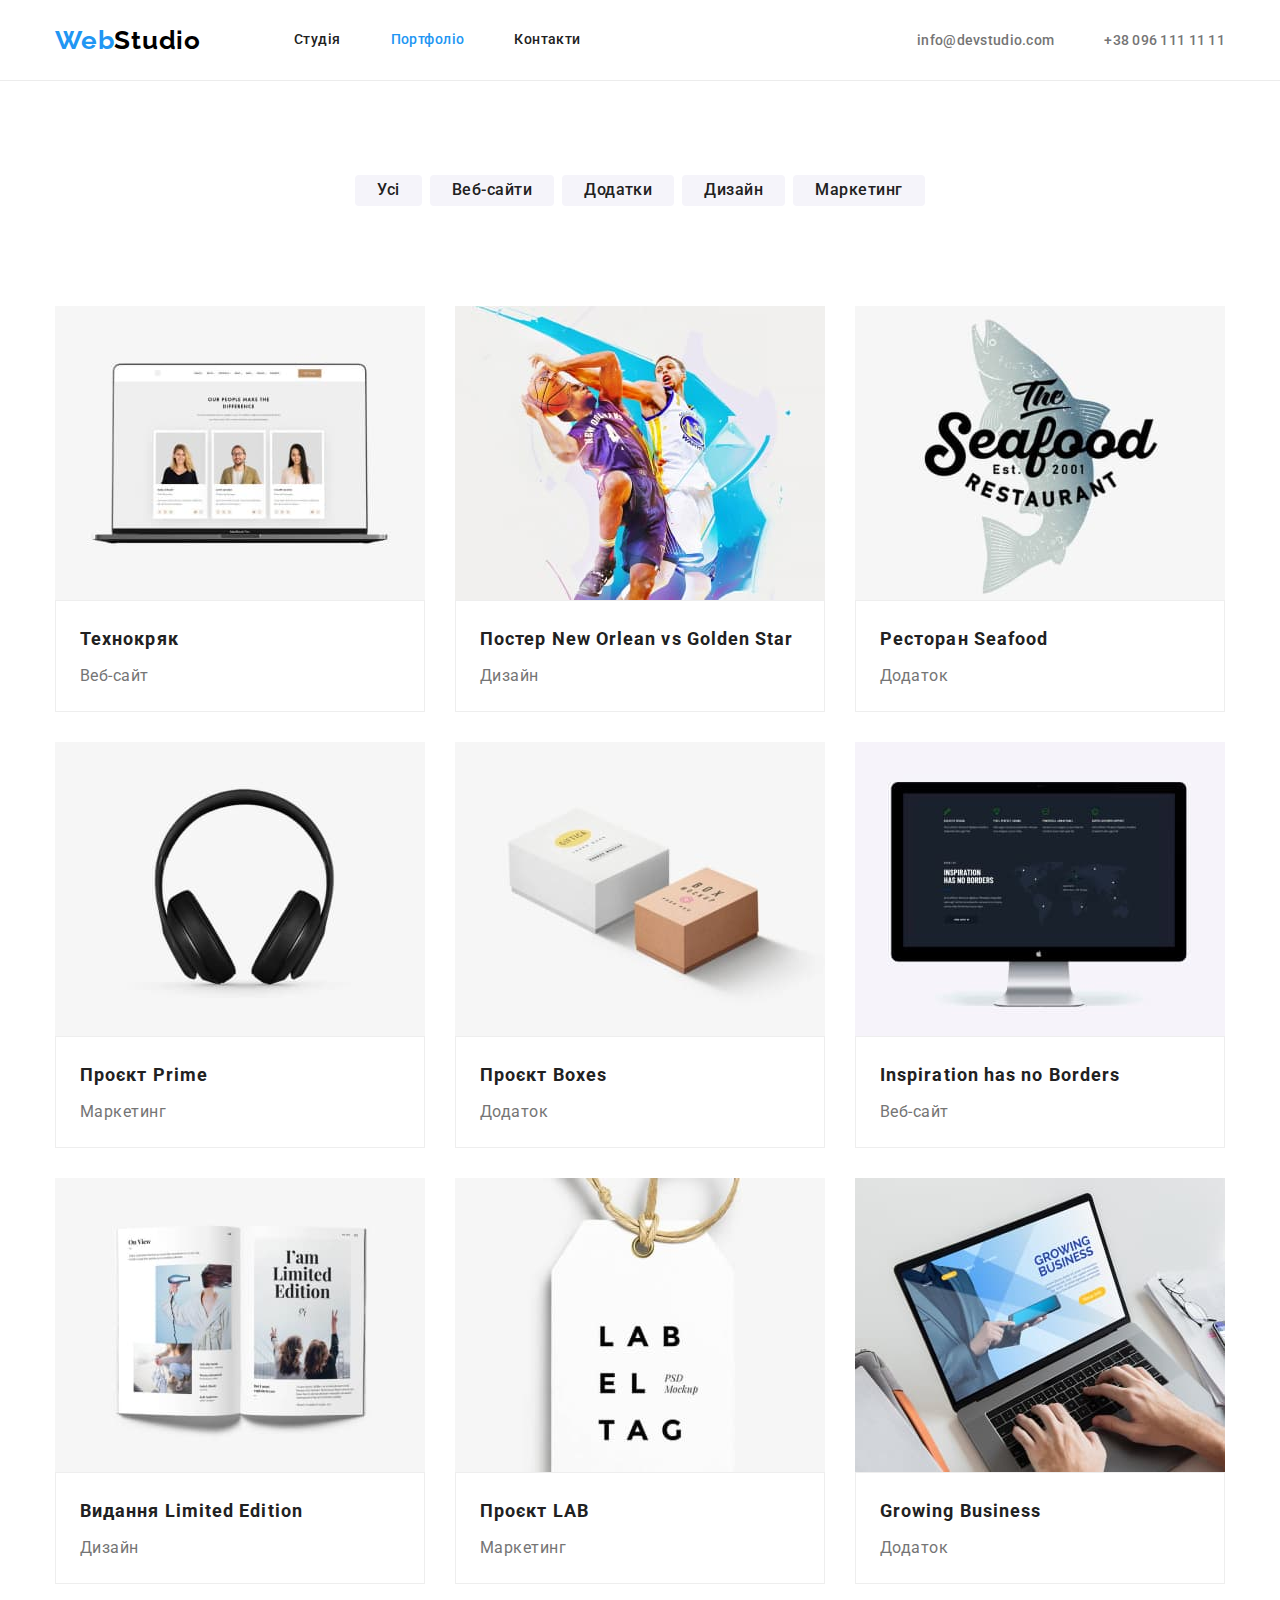
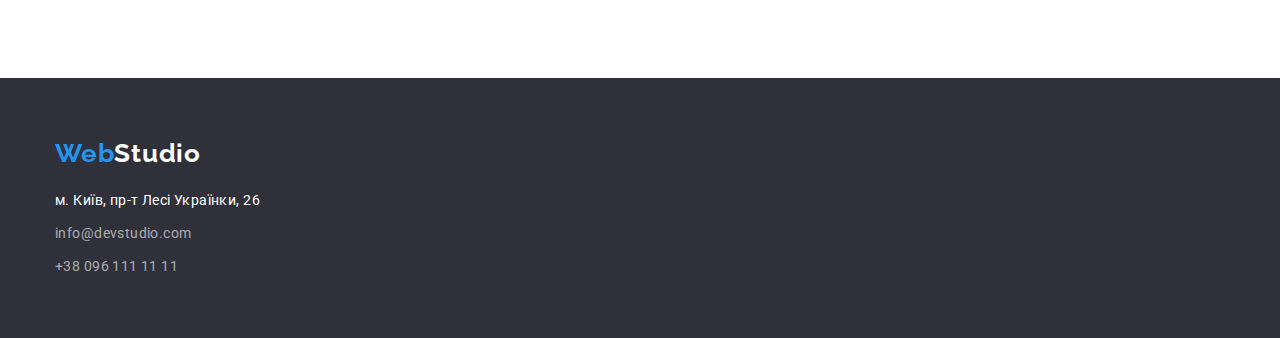
==== commit 5362022c: "Домашня робота №3" ====
--- a/portfolio.html
+++ b/portfolio.html
@@ -27,10 +27,10 @@
         <nav class="main-nav">
           <ul class="site-nav list">
             <li class="item">
-              <a href="./index.html" class="link current">Студія</a>
+              <a href="./index.html" class="link">Студія</a>
             </li>
             <li class="item">
-              <a href="./portfolio.html" class="link">Портфоліо</a>
+              <a href="./portfolio.html" class="link current">Портфоліо</a>
             </li>
             <li class="item">
               <a href="./index.html" class="link">Контакти</a>
@@ -73,7 +73,7 @@
             </li>
           </ul>
 
-          <ul class="list">
+          <ul class="portfolio-list list">
             <li class="portfolio-item">
               <img
                 src="./images/tehnocrjak.jpg"
--- a/css/styles.css
+++ b/css/styles.css
@@ -31,7 +31,6 @@
 h6,
 p {
   margin: 0;
-
 }
 
 img {
@@ -49,9 +48,9 @@
 
 /* Утиліти */
 .list {
-  display: flex;
+  /* display: flex;
   flex-wrap: wrap;
-  gap: 30px;
+  gap: 30px; */
   list-style: none;
   padding-left: 0;
   margin: 0;
@@ -73,8 +72,6 @@
 /* Logo */
 
 .text {
-  margin-top: 0;
-  margin-bottom: 0;
   color: var(--text-color);
   line-height: 1.71;
 }
@@ -105,7 +102,7 @@
 /* Site-nav */
 
 .main-nav {
-  padding-left: 93px;
+  margin-left: 93px;
 }
 
 .nav-main {
@@ -117,8 +114,11 @@
   align-items: center;
 }
 
+.page-header {
+  border-bottom: 1px solid #ECECEC;
+}
+
 .page-header .container {
-  border-bottom: 1px solid #ECECEC;
   display: flex;
   align-items: center;
 }
@@ -132,6 +132,7 @@
 }
 
 .site-nav {
+  gap: 50px;
   display: flex;
 }
 
@@ -139,9 +140,7 @@
   margin-right: 50px;
 } */
 
-.site-nav .item:not(:last-child) {
-  margin-right: 50px;
-} 
+
 
 .site-nav .link {
   display: block;
@@ -210,6 +209,7 @@
 margin-bottom: 50px;
 justify-content: space-between; */
 .work {
+  padding-top: 0;
   display: flex;
   gap: 30px;
 }
@@ -319,7 +319,6 @@
 }
 
 .title {
-  margin-top: 0;
   margin-bottom: 10px;
   font-style: normal;
   font-weight: 700;
@@ -338,7 +337,7 @@
   justify-content: center;
   margin-bottom: 50px;
   display: flex;
-  gap: 10px;
+  gap: 8px;
 }
  
 .button-active {
@@ -388,7 +387,7 @@
   padding: 60px 0;
 }
 
-.footer-item {
+.footer-item:not(:last-child) {
   margin-bottom: 9px;
 }
 
@@ -419,6 +418,12 @@
   font-style: normal;
 }
 /* Portfolio */
+
+.portfolio-list {
+  display: flex;
+  flex-wrap: wrap;
+  gap: 30px;
+}
 
 .portfolio-card .list{
   display: flex;
@@ -437,7 +442,7 @@
   background-color: tomato;
 } */
 
-.title-portfolio .list {
+.title-portfolio {
   color: var(--primary-text-color);
   font-weight: 700;
   font-size: 18px;
@@ -456,10 +461,6 @@
 
 .portfolio-div {
   padding: 20px 24px;
-  box-sizing: border-box;
   width: 370px;
-  left: 215px;
-  top: 1130px;
-  background: #FFFFFF;
   border: 1px solid #EEEEEE;
 }